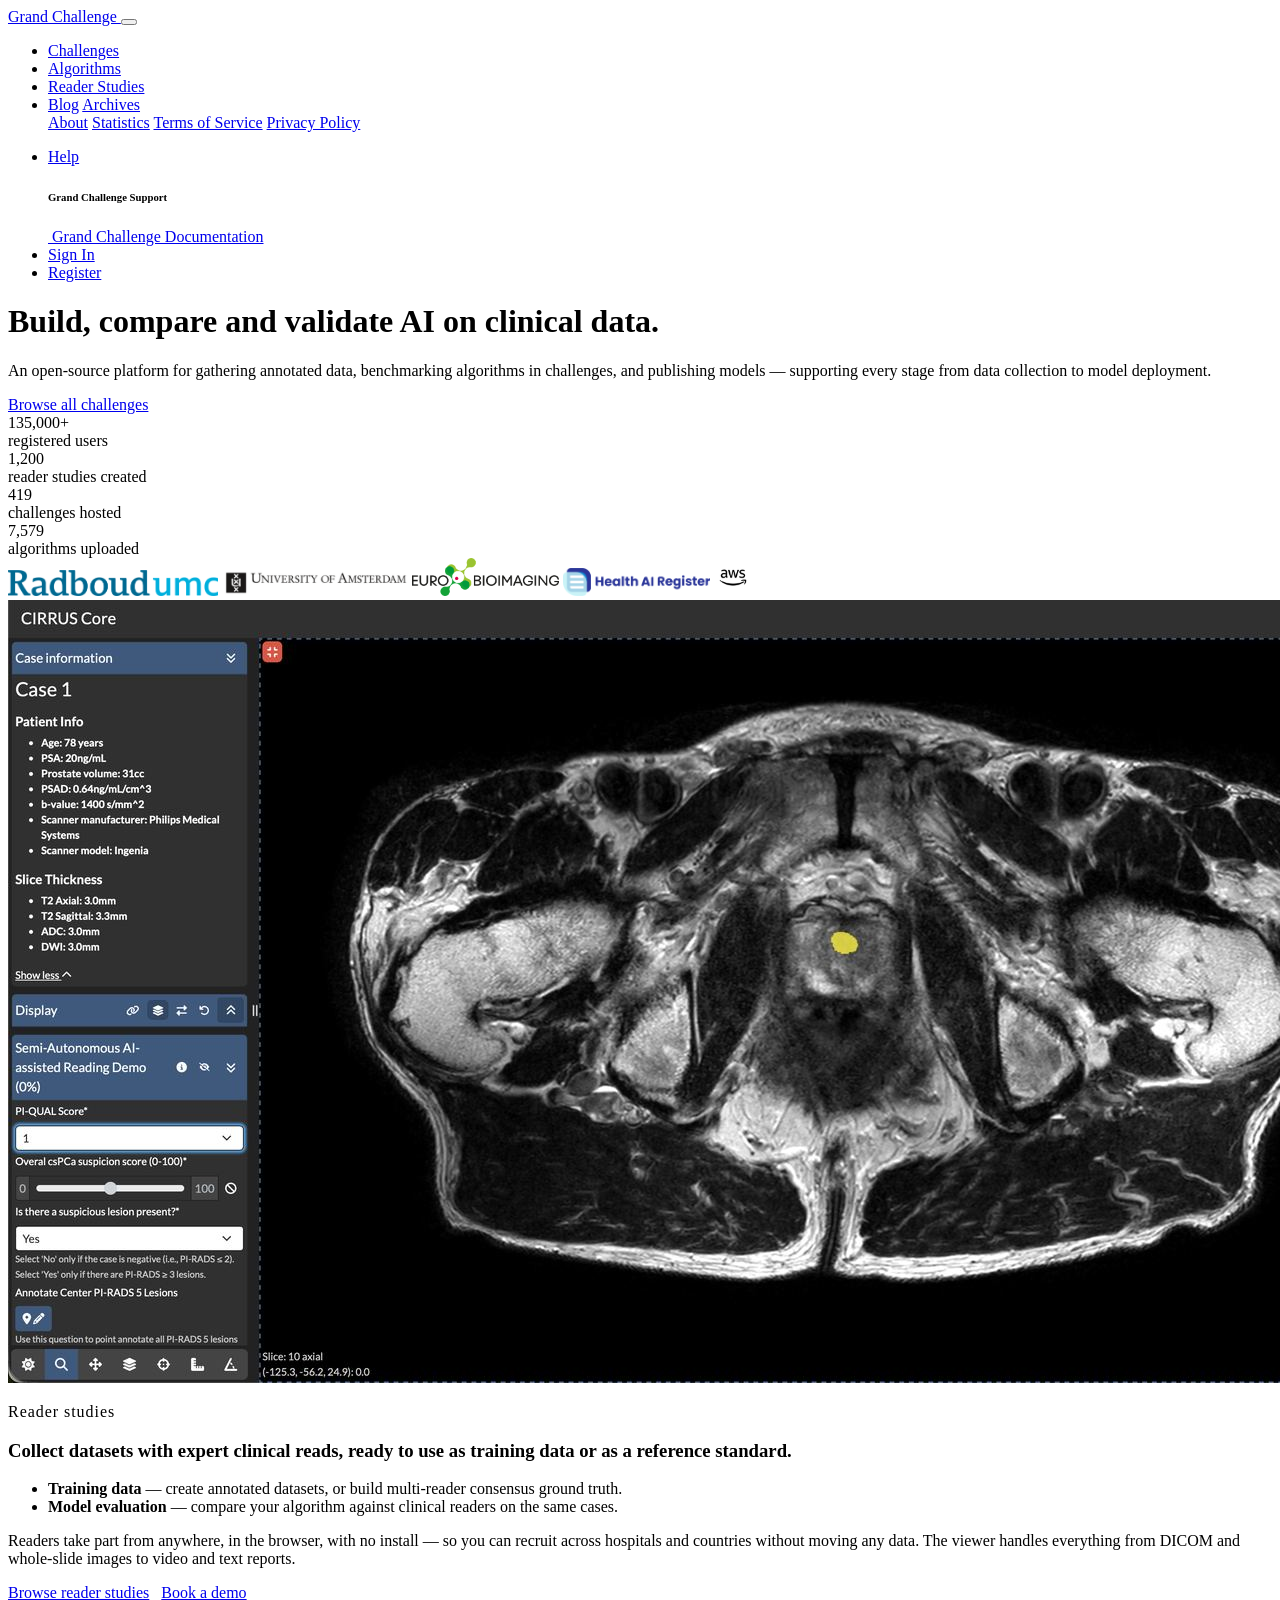
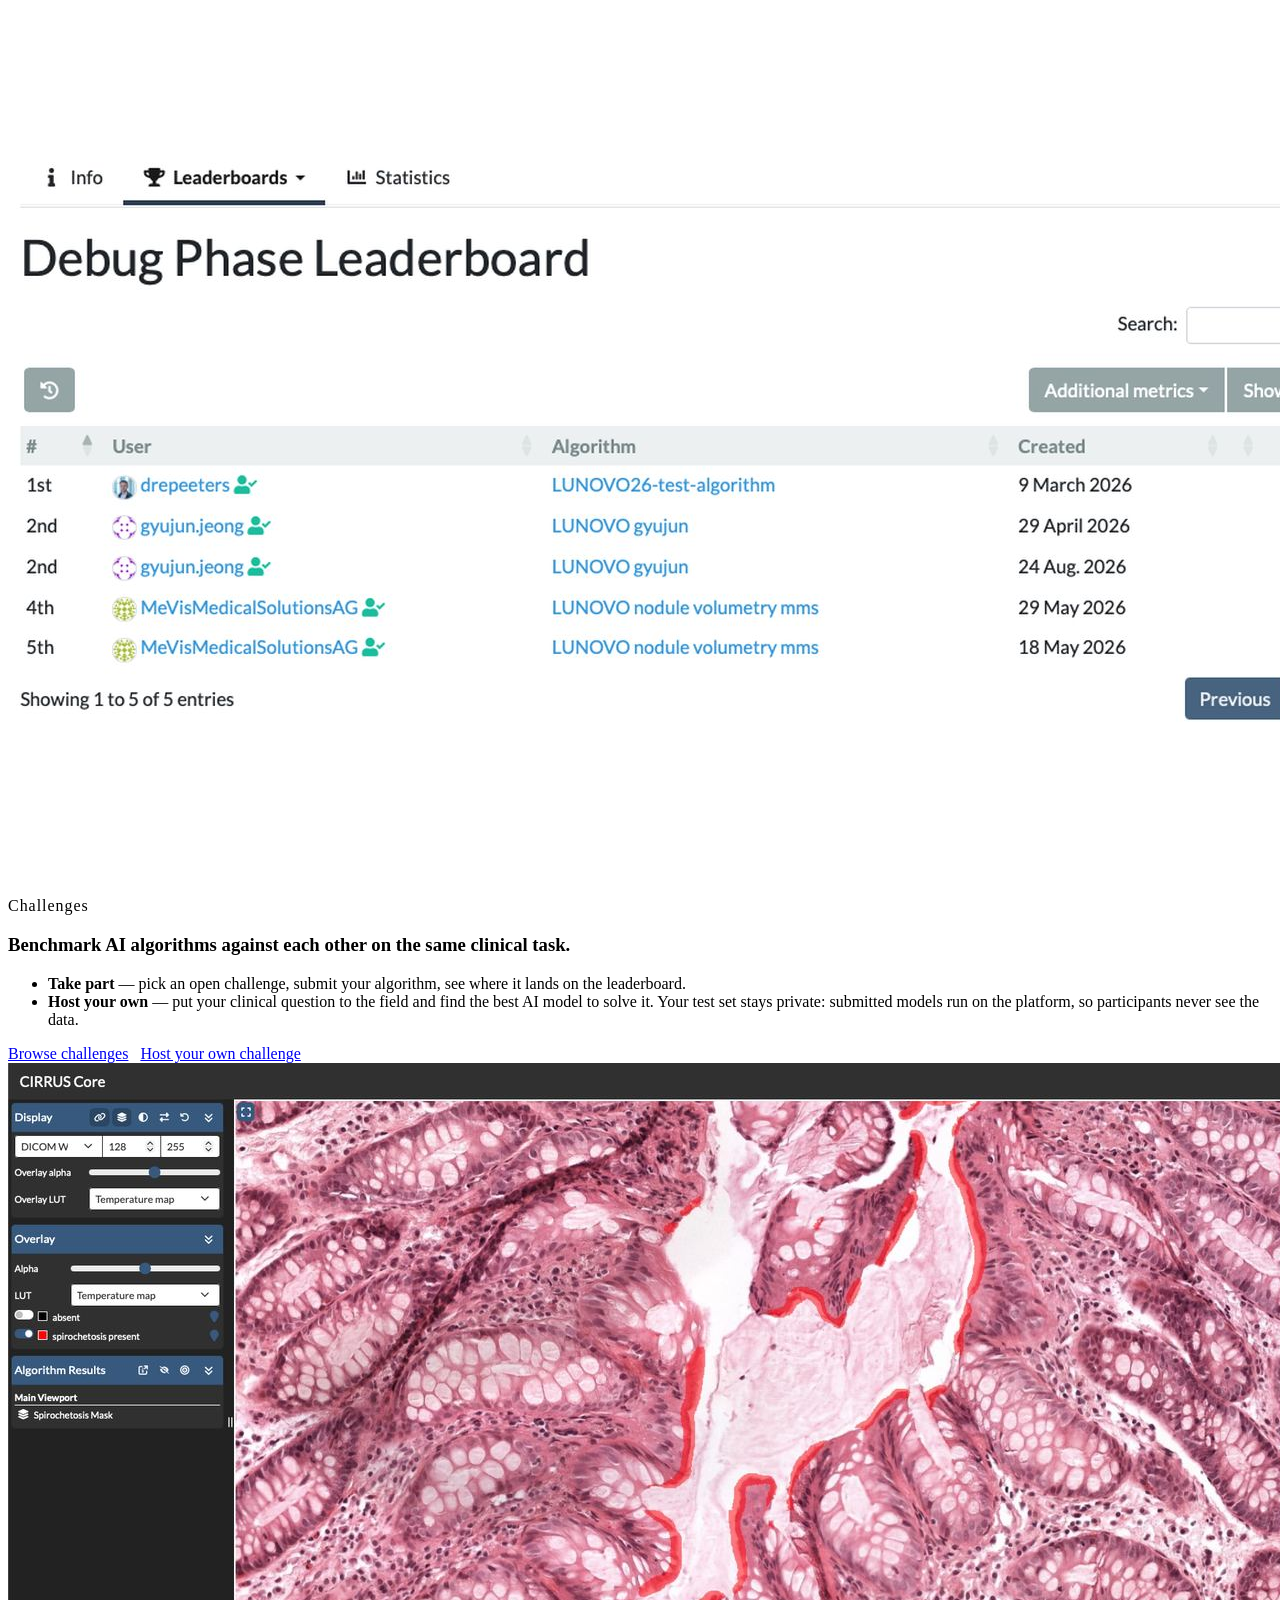
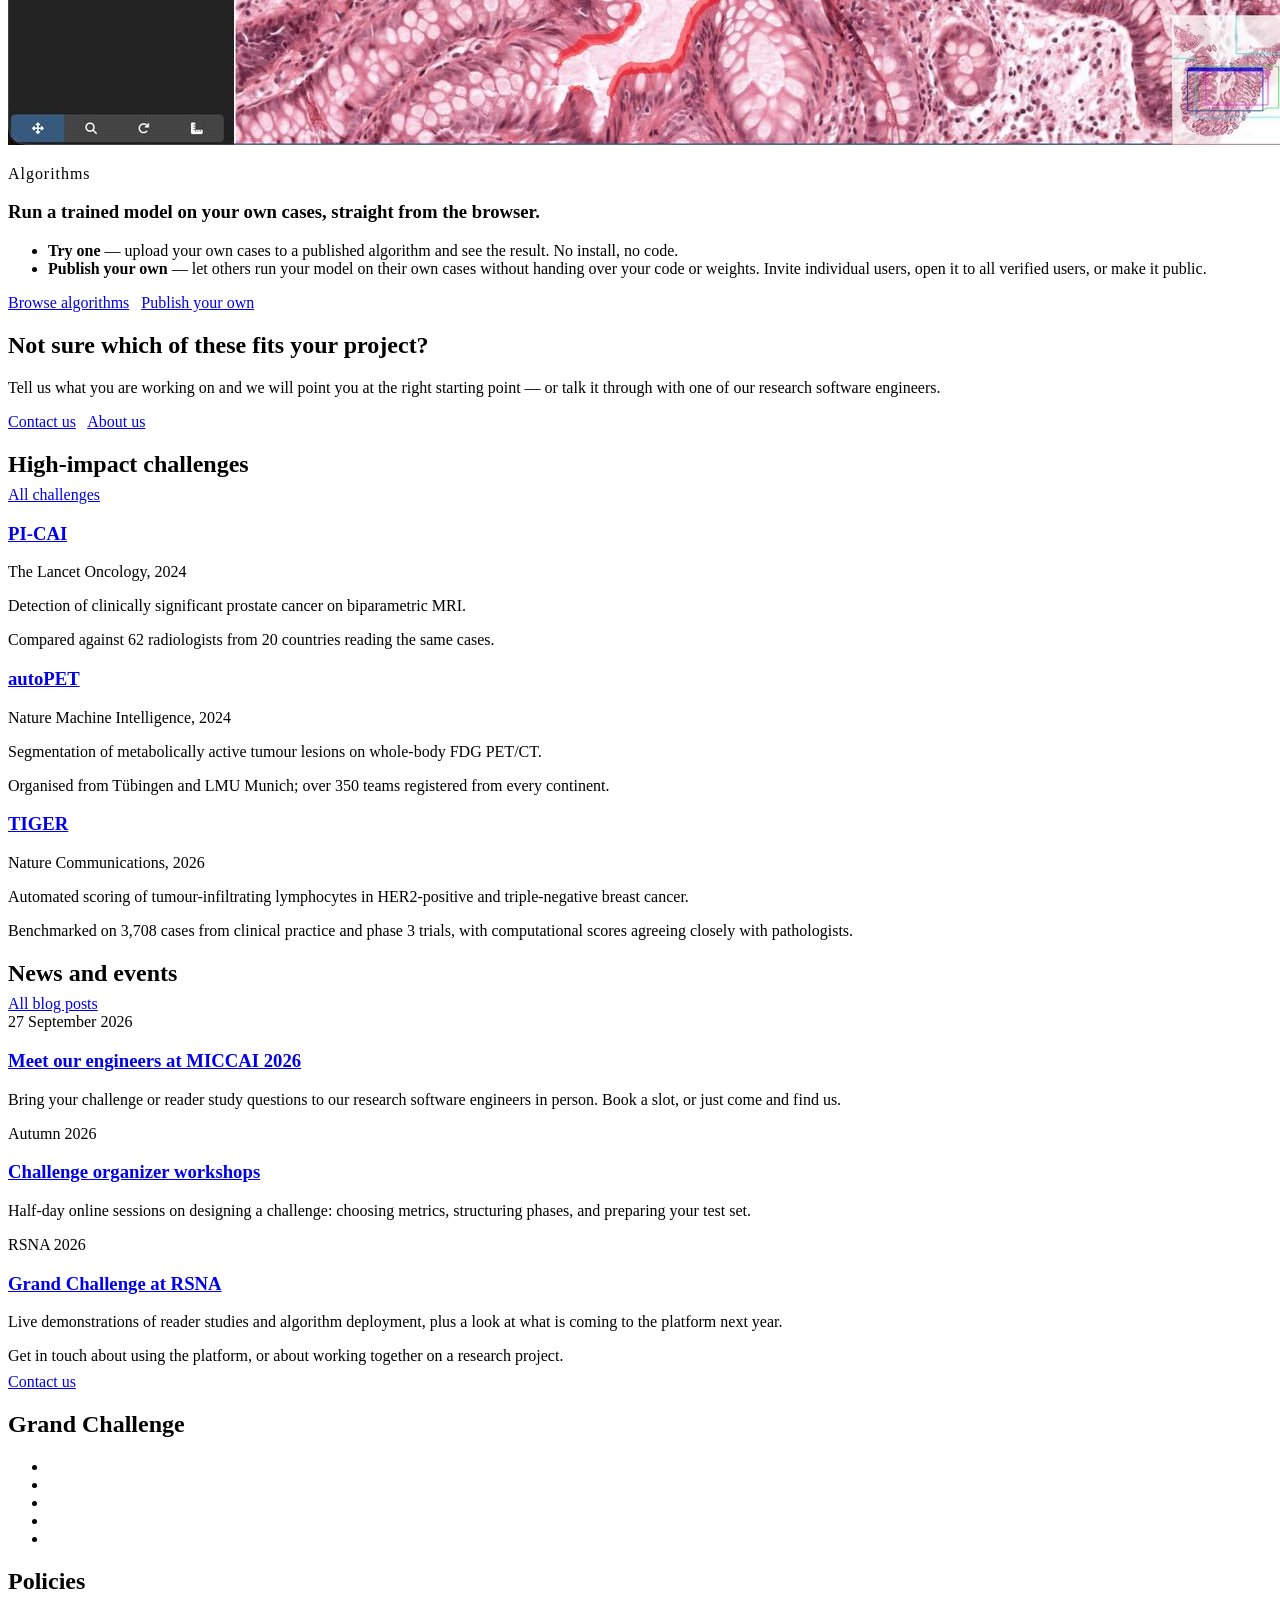
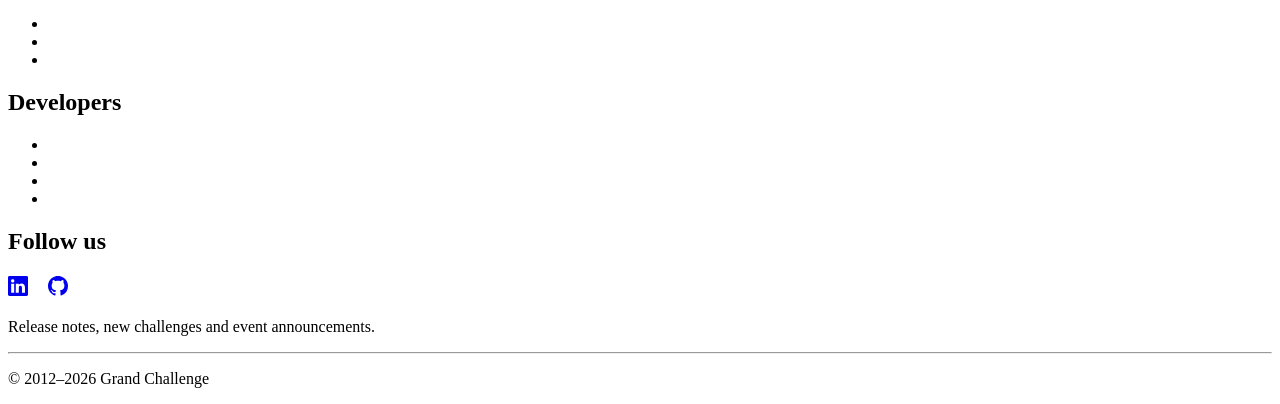
==== A.html @ ab4c674c "Split A/B and selection page" ====
<!DOCTYPE html>
<html lang="en">
<head>
<meta charset="utf-8">
<meta name="viewport" content="width=device-width, initial-scale=1">
<title>Grand Challenge — homepage draft v3</title>
<link href="bootstrap/css/bootstrap.min.css" rel="stylesheet">
<link href="custom/core.css" rel="stylesheet">
<link href="custom/base.css" rel="stylesheet">
<!-- =====================================================================
     THEME OVERRIDES — the only custom CSS on the page.
    This keeps the page visually close to the Bootstrap 5 version while
    using Bootstrap 4.6.2-compatible classes and components.
     ===================================================================== -->
 <style>
  .footer-link {
    color: rgba(255, 255, 255, 0.78);
    text-decoration: none;
  }
  .footer-link:hover,
  .footer-link:focus {
    color: #fff;
    text-decoration: underline;
  }
  .gc-flex-gap-2 > * {
    margin-right: 0.5rem;
    margin-bottom: 0.5rem;
  }
  .gc-flex-gap-3 > * {
    margin-right: 1rem;
    margin-bottom: 1rem;
  }
  .gc-flex-gap-4 > * {
    margin-right: 1.5rem;
    margin-bottom: 1.5rem;
  }
  .gc-flex-gap-5 > * {
    margin-right: 3rem;
    margin-bottom: 3rem;
  }
  .social-links a {
    font-size: 1.5rem;
  }
  @media (min-width: 992px) {
    .gc-flex-gap-lg-5 > * {
      margin-right: 3rem;
      margin-bottom: 3rem;
    }
  }
</style>

</head>
<body>

<!-- ============ NAVBAR ============ -->
<!-- Mirrors the live grand-challenge.org navbar: three primary sections,
     an unlabelled overflow dropdown, Help, then Sign In / Register. -->

     
<nav class="navbar navbar-dark navbar-top navbar-expand-md shadow bg-primary">
    <div class="container">
        <a class="navbar-brand mr-md-2 text-capitalize" href="https://grand-challenge.org/">
            Grand Challenge
        </a>
        <button class="navbar-toggler" type="button" data-toggle="collapse" data-target="#collapsibleNavbar">
            <span class="navbar-toggler-icon"></span>
        </button>

        <div class="collapse navbar-collapse" id="collapsibleNavbar">
            <ul class="navbar-nav mr-auto">
                <li class="nav-item">
                    <a class="nav-link " href="https://grand-challenge.org/challenges/">
                        Challenges
                    </a>
                </li>
                <li class="nav-item">
                    <a class="nav-link " href="https://grand-challenge.org/algorithms/">
                        Algorithms
                    </a>
                </li>
                <li class="nav-item">
                    <a class="nav-link " href="https://grand-challenge.org/reader-studies/">
                        Reader Studies
                    </a>
                </li>
                <li class="nav-item dropdown">
                    <a class="nav-link" href="#" id="navbarDropdownMenuLink" role="button" data-toggle="dropdown" aria-haspopup="true" aria-expanded="false">
                        <i class="fa fa-ellipsis-h"></i>
                    </a>
                    <div class="dropdown-menu" aria-labelledby="navbarDropdownMenuLink">
                        <a class="dropdown-item" href="https://grand-challenge.org/blogs/">Blog</a>
                        <a class="dropdown-item" href="https://grand-challenge.org/archives/">Archives</a>
                        <div class="dropdown-divider"></div>
                        
                        <a class="dropdown-item" href="https://grand-challenge.org/about/">About</a>
                        <a class="dropdown-item" href="https://grand-challenge.org/stats/">Statistics</a>
                        
                            <a class="dropdown-item" href="https://grand-challenge.org/policies/terms-of-service/">Terms of Service</a>
                        
                            <a class="dropdown-item" href="https://grand-challenge.org/policies/privacy/">Privacy Policy</a>
                        
                    </div>
                </li>
            </ul>
            <ul class="navbar-nav">
                



<li class="nav-item dropdown my-auto">
    <a href="#" class="nav-link dropdown-toggle" data-toggle="dropdown" role="button" aria-haspopup="true" aria-expanded="false">
        Help
    </a>
    <div class="dropdown-menu dropdown-menu-right">
        
        <h6 class="dropdown-header">Grand Challenge Support</h6>
        <a class="dropdown-item" href="https://grand-challenge.org/documentation/">
            <i class="fas fa-book fa-fw"></i>
            &nbsp;Grand Challenge Documentation
        </a>
    </div>
</li>

    <li class="pr-2 my-auto"><a class="btn btn-outline-light" href="https://grand-challenge.org/accounts/login/?next=https://grand-challenge.org/#signin">Sign In</a></li>
    <li class="my-auto"><a class="btn btn-outline-light" href="https://grand-challenge.org/accounts/signup/?next=https://grand-challenge.org/#register">Register</a></li>


            </ul>
        </div>
    </div>
</nav>

<!-- ============ HERO ============ -->
<header class="bg-gray-100 border-bottom py-5">
  <div class="container py-lg-4">
    <div class="row">
      <div class="col-lg-9">
        <h1 class="display-5 font-weight-bold mb-3">Build, compare and validate AI on clinical data.</h1>
        <p class="lead  mb-4">
          An open-source platform for gathering annotated data, benchmarking algorithms
          in challenges, and publishing models &mdash; supporting every stage from data
          collection to model deployment.
        </p>
        <div class="d-flex flex-wrap gc-flex-gap-2">
          <a href="#" class="btn btn-primary btn-lg">Browse all challenges</a>
        </div>
      </div>
    </div>

    <div class="row mt-4 pt-4 border-top">
      <div class="col-6 col-lg-3">
        <div class="h4 font-weight-bold mb-0">135,000+</div>
        <div class="small ">registered users</div>
      </div>
      <div class="col-6 col-lg-3">
        <div class="h4 font-weight-bold mb-0">1,200</div>
        <div class="small ">reader studies created</div>
      </div>
      <div class="col-6 col-lg-3">
        <div class="h4 font-weight-bold mb-0">419</div>
        <div class="small ">challenges hosted</div>
      </div>
      <div class="col-6 col-lg-3">
        <div class="h4 font-weight-bold mb-0">7,579</div>
        <div class="small ">algorithms uploaded</div>
      </div>
    </div>
  </div>
</header>

<!-- ============ PARTNERS ============ -->
<!-- Label sits inline with the logos rather than on its own line above them,
     which halves the height of the band. Heights tuned for optical weight. -->
<section class="shadow border-bottom">
  <div class="container">
    <div class="py-4 d-flex flex-wrap align-items-center justify-content-center">
      <img alt="Radboud university medical center" class="m-2 px-4" style="height:26px;width:auto" src="[data-uri]">
      <img alt="University of Amsterdam" class="m-2 px-4" style="height:26px;width:auto" src="[data-uri]">
      <img alt="Euro-BioImaging" class="m-2 px-4" style="height:38px;width:auto" src="[data-uri]">
      <img alt="Health AI Register" class="m-2 px-4" style="height:28px;width:auto" src="[data-uri]">
      <img alt="Amazon Web Services" class="m-2 px-4" style="height:38px;width:auto" src="[data-uri]">
    </div>
  </div>
</section>

<!-- ============ THE FEATURES ============ -->
<!-- Stacked, alternating sides. Equal weight comes from identical internal
     shape: heading / one lede line / two labelled uses / one link. -->
<section class="py-5">
  <div class="container">

      <!-- Reader studies -->
      <div class="row g-4 g-lg-5 align-items-center mb-5 pb-4 border-bottom">
        <div class="col-lg-7">
          <img class="img-fluid rounded border" width="1400" height="783" loading="lazy"
            alt="The CIRRUS viewer showing a full prostate MRI slice with an annotated lesion, beside a panel of study questions" src="[data-uri]">
        </div>
        <div class="col-lg-5">
          <p class="text-uppercase small font-weight-bold  mb-2" style="letter-spacing:.06em">Reader studies</p>
          <h3 class="h4 mb-3">Collect datasets with expert clinical reads, ready to use as training data or as a reference standard.</h3>
          <ul class="list-unstyled mb-4">
            <li class="mb-3"><strong>Training data</strong> &mdash; create annotated datasets, or build multi-reader consensus ground truth.</li>
            <li><strong>Model evaluation</strong> &mdash; compare your algorithm against clinical readers on the same cases.</li>
          </ul>
          <p class="small mb-4">
            Readers take part from anywhere, in the browser, with no install &mdash; so you can
            recruit across hospitals and countries without moving any data. The viewer handles
            everything from DICOM and whole-slide images to video and text reports.
          </p>
          <div class="d-flex flex-wrap gc-flex-gap-2">
            <a href="https://grand-challenge.org/reader-studies/" class="btn btn-outline-dark">Browse reader studies</a>
            <a href="#" class="btn btn-primary">Book a demo</a>
          </div>
        </div>
      </div>

      <!-- Challenges -->
      <div class="row g-4 g-lg-5 align-items-center flex-lg-row-reverse mb-5 pb-4 border-bottom">
        <div class="col-lg-7">
          <img class="img-fluid rounded border" width="1400" height="875" loading="lazy"
            alt="A challenge leaderboard, ranking submitted algorithms by score with the team, algorithm name and submission date" src="[data-uri]">
        </div>
        <div class="col-lg-5">
          <p class="text-uppercase small font-weight-bold  mb-2" style="letter-spacing:.06em">Challenges</p>
          <h3 class="h4 mb-3">Benchmark AI algorithms against each other on the same clinical task.</h3>
          <ul class="list-unstyled mb-4">
            <li class="mb-3"><strong>Take part</strong> &mdash; pick an open challenge, submit your algorithm, see where it lands on the leaderboard.</li>
            <li><strong>Host your own</strong> &mdash; put your clinical question to the field and find the best AI model to solve it. Your test set stays private: submitted models run on the platform, so participants never see the data.</li>
          </ul>
          <div class="d-flex flex-wrap gc-flex-gap-2">
            <a href="#" class="btn btn-outline-dark">Browse challenges</a>
            <a href="#" class="btn btn-primary">Host your own challenge</a>
          </div>
        </div>
      </div>

      <!-- Algorithms -->
      <div class="row g-4 g-lg-5 align-items-center">
        <div class="col-lg-7">
          <img class="img-fluid rounded border" width="1400" height="682" loading="lazy"
            alt="The viewer showing a pathology slide with an algorithm-generated spirochetosis mask overlaid in red, beside overlay and class controls" src="[data-uri]">
        </div>
        <div class="col-lg-5">
          <p class="text-uppercase small font-weight-bold  mb-2" style="letter-spacing:.06em">Algorithms</p>
          <h3 class="h4 mb-3">Run a trained model on your own cases, straight from the browser.</h3>
          <ul class="list-unstyled mb-4">
            <li class="mb-3"><strong>Try one</strong> &mdash; upload your own cases to a published algorithm and see the result. No install, no code.</li>
            <li><strong>Publish your own</strong> &mdash; let others run your model on their own cases without handing over your code or weights. Invite individual users, open it to all verified users, or make it public.</li>
          </ul>
          <div class="d-flex flex-wrap gc-flex-gap-2">
            <a href="#" class="btn btn-outline-dark">Browse algorithms</a>
            <a href="#" class="btn btn-primary">Publish your own</a>
          </div>
        </div>
      </div>
  </div>
</section>

<!-- ============ CONTACT ============ -->
<section class="py-5 bg-soft border-top border-bottom">
  <div class="container">
    <div class="row align-items-center g-3">
      <div class="col-lg-8">
        <h2 class="h4 mb-1">Not sure which of these fits your project?</h2>
        <p class=" mb-0">
          Tell us what you are working on and we will point you at the right starting
          point &mdash; or talk it through with one of our research software engineers.
        </p>
      </div>
      <div class="col-lg-4 text-lg-end">
        <div class="d-flex flex-wrap gc-flex-gap-2 justify-content-lg-end">
          <a href="#" class="btn btn-primary">Contact us</a>
          <a href="https://grand-challenge.org/about/" class="btn btn-outline-dark">About us</a>
        </div>
      </div>
    </div>
  </div>
</section>

<!-- ============ HIGHLIGHTED CHALLENGES ============ -->
<!-- {% for challenge in high_impact_challenges %} over a curated flag. -->
<section class="py-5">
  <div class="container">
    <div class="d-flex flex-wrap justify-content-between align-items-end mb-4 gc-flex-gap-2">
      <h2 class="h3 mb-0">High-impact challenges</h2>
      <a href="https://grand-challenge.org/challenges/" class="small text-black-50">All challenges</a>
    </div>

    <div class="row">
      <div class="col-md-4 mb-4">
        <div class="card h-100">
          <div class="card-body">
            <h3 class="h5 card-title mb-2"><a href="https://pi-cai.grand-challenge.org/" class="stretched-link text-decoration-none text-primary">PI-CAI</a></h3>
            <span class="badge badge-secondary mb-3">The Lancet Oncology, 2024</span>
            <p class="card-text small  mb-2">Detection of clinically significant prostate cancer on biparametric MRI.</p>
            <p class="card-text small  mb-0">Compared against 62 radiologists from 20 countries reading the same cases.</p>
          </div>
        </div>
      </div>
      <div class="col-md-4 mb-4">
        <div class="card h-100">
          <div class="card-body">
            <h3 class="h5 card-title mb-2"><a href="https://autopet.grand-challenge.org/" class="stretched-link text-decoration-none text-primary">autoPET</a></h3>
            <span class="badge badge-secondary mb-3">Nature Machine Intelligence, 2024</span>
            <p class="card-text small  mb-2">Segmentation of metabolically active tumour lesions on whole-body FDG PET/CT.</p>
            <p class="card-text small  mb-0">Organised from T&uuml;bingen and LMU Munich; over 350 teams registered from every continent.</p>
          </div>
        </div>
      </div>
      <div class="col-md-4 mb-4">
        <div class="card h-100">
          <div class="card-body">
            <h3 class="h5 card-title mb-2"><a href="https://tiger.grand-challenge.org/" class="stretched-link text-decoration-none text-primary">TIGER</a></h3>
            <span class="badge badge-secondary mb-3">Nature Communications, 2026</span>
            <p class="card-text small  mb-2">Automated scoring of tumour-infiltrating lymphocytes in HER2-positive and triple-negative breast cancer.</p>
            <p class="card-text small  mb-0">Benchmarked on 3,708 cases from clinical practice and phase 3 trials, with computational scores agreeing closely with pathologists.</p>
          </div>
        </div>
      </div>
    </div>
  </div>
</section>

<!-- ============ NEWS &amp; EVENTS ============ -->
<!-- Forward-looking. Past release notes stay on the blog. -->
<section class="py-5 bg-soft border-top border-bottom">
  <div class="container">
    <div class="d-flex flex-wrap justify-content-between align-items-end mb-4 gc-flex-gap-2">
      <h2 class="h3 mb-0">News and events</h2>
      <a href="https://grand-challenge.org/blogs/" class="small text-black-50">All blog posts</a>
    </div>
    <div class="row g-4">

      <div class="col-md-4 mb-4">
        <div class="card h-100">
          <div class="card-body">
            <span class="badge badge-secondary mb-2">27 September 2026</span>
            <h3 class="h5 card-title"><a href="#" class="stretched-link text-decoration-none text-primary">Meet our engineers at MICCAI 2026</a></h3>
            <p class="card-text small ">
              Bring your challenge or reader study questions to our research software
              engineers in person. Book a slot, or just come and find us.
            </p>
          </div>
        </div>
      </div>

      <div class="col-md-4 mb-4">
        <div class="card h-100">
          <div class="card-body">
            <span class="badge badge-secondary mb-2">Autumn 2026</span>
            <h3 class="h5 card-title"><a href="#" class="stretched-link text-decoration-none text-primary">Challenge organizer workshops</a></h3>
            <p class="card-text small ">
              Half-day online sessions on designing a challenge: choosing metrics,
              structuring phases, and preparing your test set.
            </p>
          </div>
        </div>
      </div>

      <div class="col-md-4 mb-4">
        <div class="card h-100">
          <div class="card-body">
            <span class="badge badge-secondary mb-2">RSNA 2026</span>
            <h3 class="h5 card-title"><a href="#" class="stretched-link text-decoration-none text-primary">Grand Challenge at RSNA</a></h3>
            <p class="card-text small ">
              Live demonstrations of reader studies and algorithm deployment,
              plus a look at what is coming to the platform next year.
            </p>
          </div>
        </div>
      </div>

    </div>
  </div>
</section>

<!-- ============ CLOSING CONTACT STRIP ============ -->
<!-- Slim echo of the contact band above, so the page ends on an action. -->
<section class="py-4">
  <div class="container">
    <div class="d-flex flex-wrap align-items-center justify-content-between gc-flex-gap-2">
      <p class="mb-0 ">Get in touch about using the platform, or about working together on a research project.</p>
      <a href="#" class="btn btn-outline-primary">Contact us</a>
    </div>
  </div>
</section>

<!-- ============ FOOTER ============ -->
<footer class="bg-primary shadow text-light py-5">
  <div class="container">
    <div class="row g-4">
      <div class="col-6 col-lg-3">
        <h2 class="h6 text-uppercase text-secondary">Grand Challenge</h2>
        <ul class="list-unstyled small mb-0">
          <li><a class="footer-link" href="#">About us</a></li>
          <li><a class="footer-link" href="#">Challenge policy &amp; pricing</a></li>
          <li><a class="footer-link" href="#">Support &amp; documentation</a></li>
          <li><a class="footer-link" href="#">Statistics</a></li>
          <li><a class="footer-link" href="#">Status</a></li>
        </ul>
      </div>
      <div class="col-6 col-lg-3">
        <h2 class="h6 text-uppercase text-secondary">Policies</h2>
        <ul class="list-unstyled small mb-0">
          <li><a class="footer-link" href="#">Terms of service</a></li>
          <li><a class="footer-link" href="#">Privacy policy</a></li>
          <li><a class="footer-link" href="#">Vulnerability disclosure</a></li>
        </ul>
      </div>
      <div class="col-6 col-lg-3">
        <h2 class="h6 text-uppercase text-secondary">Developers</h2>
        <ul class="list-unstyled small mb-0">
          <li><a class="footer-link" href="#">API documentation</a></li>
          <li><a class="footer-link" href="#">API schema</a></li>
          <li><a class="footer-link" href="#">Developer documentation</a></li>
          <li><a class="footer-link" href="#">GitHub</a></li>
        </ul>
      </div>
      <div class="col-6 col-lg-3">
        <h2 class="h6 text-uppercase text-secondary">Follow us</h2>
        <div class="d-flex gc-flex-gap-3 social-links">
          <a class="text-light" href="https://www.linkedin.com/company/grand-challenge" aria-label="Grand Challenge on LinkedIn"><svg xmlns="http://www.w3.org/2000/svg" width="20" height="20" viewBox="0 0 16 16" fill="currentColor" aria-hidden="true"><path d="M0 1.146C0 .513.526 0 1.175 0h13.65C15.474 0 16 .513 16 1.146v13.708c0 .633-.526 1.146-1.175 1.146H1.175C.526 16 0 15.487 0 14.854zm4.943 12.248V6.169H2.542v7.225zm-1.2-8.212c.837 0 1.358-.554 1.358-1.248-.015-.709-.52-1.248-1.342-1.248S2.4 3.226 2.4 3.934c0 .694.521 1.248 1.327 1.248zm4.908 8.212V9.359c0-.216.016-.432.08-.586.173-.431.568-.878 1.232-.878.869 0 1.216.662 1.216 1.634v3.865h2.401V9.25c0-2.22-1.184-3.252-2.764-3.252-1.274 0-1.845.7-2.165 1.193v.025h-.016l.016-.025V6.169h-2.4c.03.678 0 7.225 0 7.225z"/></svg></a>
          <a class="text-light" href="https://github.com/comic/grand-challenge.org" aria-label="Grand Challenge on GitHub"><svg xmlns="http://www.w3.org/2000/svg" width="20" height="20" viewBox="0 0 16 16" fill="currentColor" aria-hidden="true"><path d="M8 0C3.58 0 0 3.58 0 8c0 3.54 2.29 6.53 5.47 7.59.4.07.55-.17.55-.38 0-.19-.01-.82-.01-1.49-2.01.37-2.53-.49-2.69-.94-.09-.23-.48-.94-.82-1.13-.28-.15-.68-.52-.01-.53.63-.01 1.08.58 1.23.82.72 1.21 1.87.87 2.33.66.07-.52.28-.87.51-1.07-1.78-.2-3.64-.89-3.64-3.95 0-.87.31-1.59.82-2.15-.08-.2-.36-1.02.08-2.12 0 0 .67-.21 2.2.82.64-.18 1.32-.27 2-.27s1.36.09 2 .27c1.53-1.04 2.2-.82 2.2-.82.44 1.1.16 1.92.08 2.12.51.56.82 1.27.82 2.15 0 3.07-1.87 3.75-3.65 3.95.29.25.54.73.54 1.48 0 1.07-.01 1.93-.01 2.2 0 .21.15.46.55.38A8.01 8.01 0 0 0 16 8c0-4.42-3.58-8-8-8"/></svg></a>
        </div>
        <p class="small text-secondary mt-3 mb-0">
          Release notes, new challenges and event announcements.
        </p>
      </div>
    </div>
    <hr class="border-secondary my-4">
    <p class="small text-secondary mb-0">&copy; 2012&ndash;2026 Grand Challenge</p>
  </div>
</footer>

<script src="boostrap/js/bootstrap.bundle.min.js"></script>
</body>
</html>
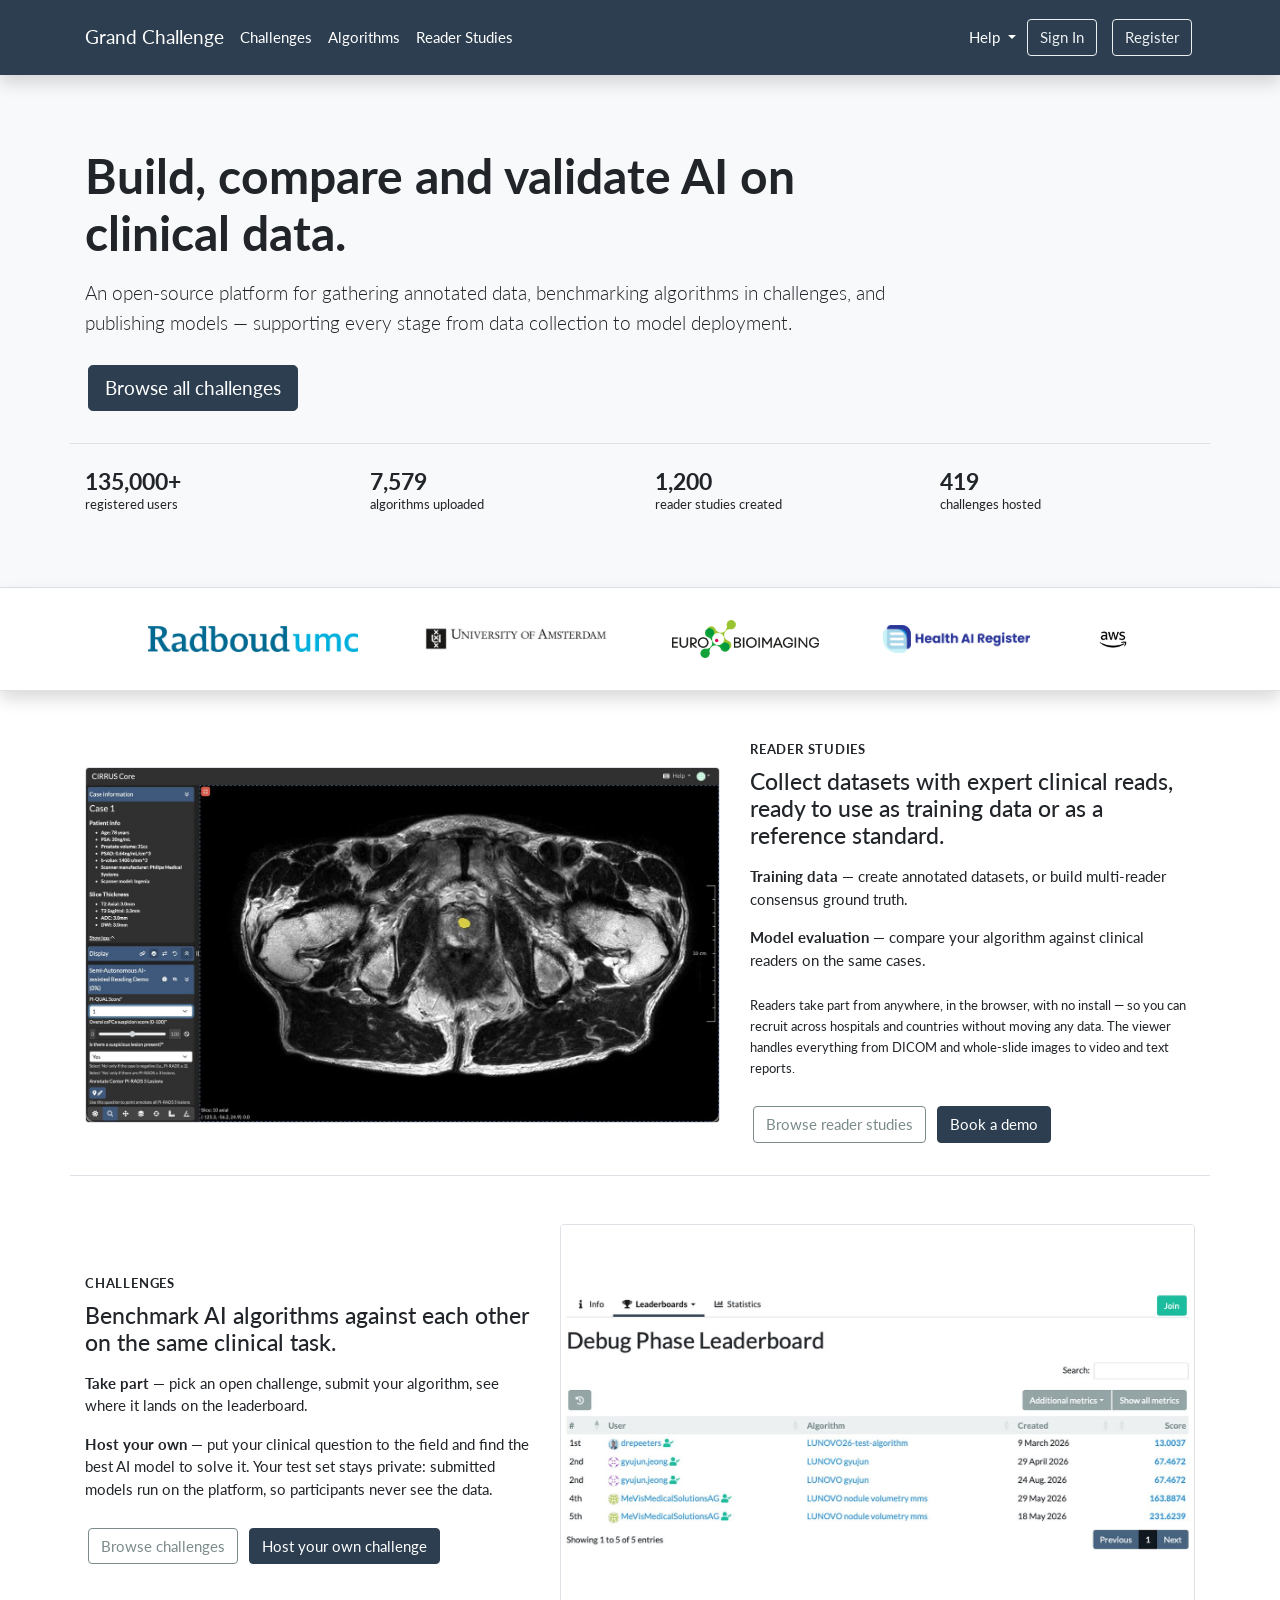
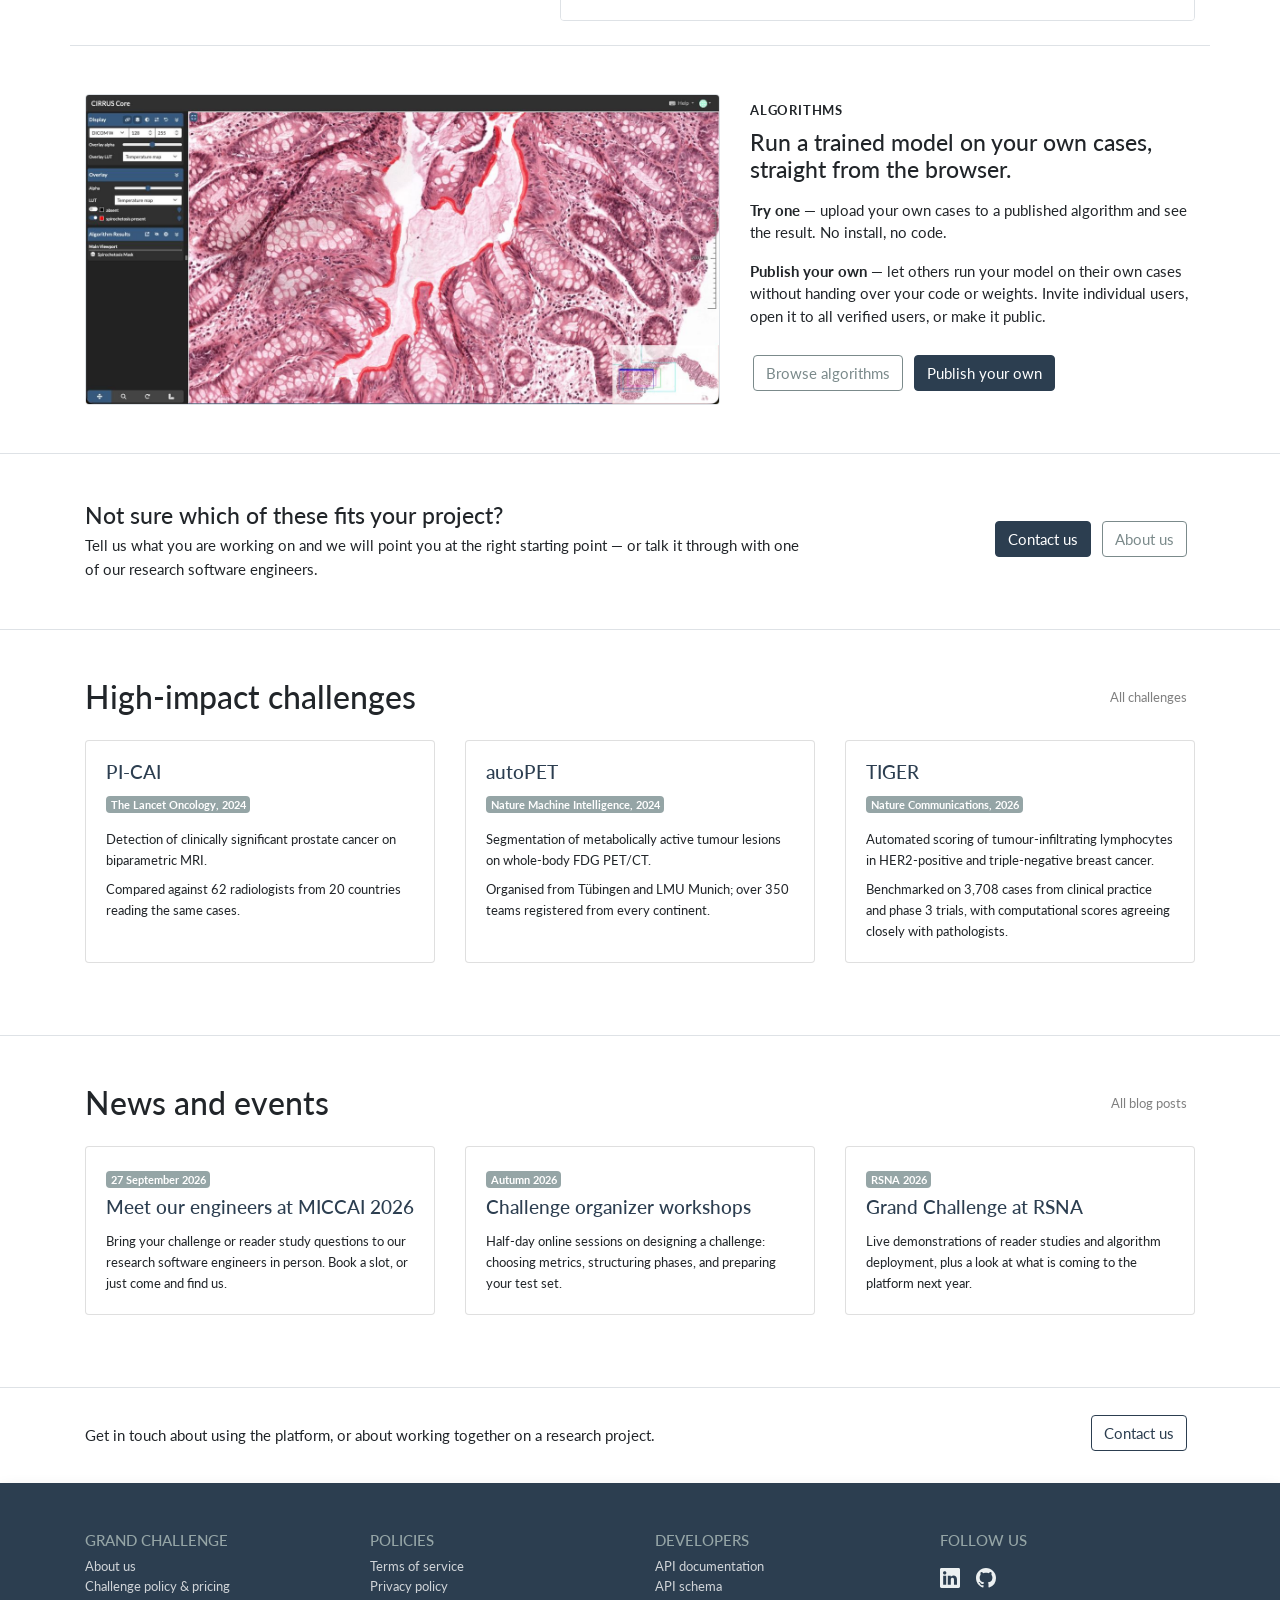
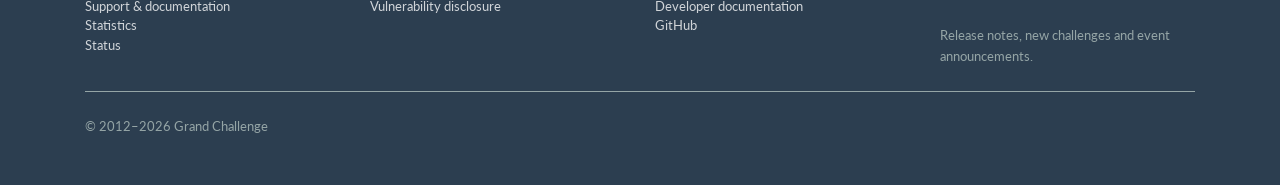
==== commit a2420e89: "Populate B" ====
--- a/A.html
+++ b/A.html
@@ -153,16 +153,16 @@
         <div class="small ">registered users</div>
       </div>
       <div class="col-6 col-lg-3">
+        <div class="h4 font-weight-bold mb-0">7,579</div>
+        <div class="small ">algorithms uploaded</div>
+      </div>
+      <div class="col-6 col-lg-3">
         <div class="h4 font-weight-bold mb-0">1,200</div>
         <div class="small ">reader studies created</div>
       </div>
       <div class="col-6 col-lg-3">
         <div class="h4 font-weight-bold mb-0">419</div>
         <div class="small ">challenges hosted</div>
-      </div>
-      <div class="col-6 col-lg-3">
-        <div class="h4 font-weight-bold mb-0">7,579</div>
-        <div class="small ">algorithms uploaded</div>
       </div>
     </div>
   </div>
--- a/custom/core.css
+++ b/custom/core.css
@@ -0,0 +1,202 @@
+html {
+    overflow-y: scroll;
+    position: relative;
+    min-height: 100%;
+    scroll-behavior: smooth;
+    scroll-padding-top: 5rem;
+}
+
+p {
+    line-height: 1.6;
+}
+
+.child-p-mb-0>p {
+    margin-bottom: 0;
+}
+
+.jumbotron {
+    text-shadow: 0.1rem 0.1rem 0.2rem #000000;
+}
+
+.jumbotron-image {
+    filter: drop-shadow(0.1rem 0.1rem 0.2rem #000000);
+}
+
+.background-fill {
+    background-repeat: no-repeat;
+    background-position: center;
+    background-size: cover;
+}
+
+/* fix modal display with overflow-y: scroll on html */
+.modal,
+.modal-open {
+    padding-right: 0 !important;
+}
+
+/* fix title tooltips when using .stretched-link */
+.above-stretched-link {
+    z-index: 1;
+    position: relative;
+}
+
+/* for square images */
+.embed-responsive .card-img-top {
+    object-fit: cover;
+}
+
+/* for responsive card-decks */
+.row.equal-height {
+    display: flex;
+    flex-wrap: wrap;
+}
+
+.row.equal-height>[class*="col-"] {
+    display: flex;
+    flex-direction: column;
+}
+
+.row.equal-height>[class*="col-"] .card {
+    flex: 1;
+}
+
+/* definition lists */
+dl.inline dd {
+    display: inline;
+    margin: 0;
+}
+
+dl.inline dd:after {
+    display: block;
+    content: "";
+}
+
+dl.inline dt {
+    display: inline-block;
+}
+
+dl.inline dt:after {
+    content: ":";
+}
+
+/* Fix display of error messages on forms. See: https://github.com/twbs/bootstrap/issues/23454 */
+.invalid-feedback {
+    display: block;
+}
+
+.breadcrumb {
+    margin-bottom: 0;
+    background-color: inherit;
+    padding-left: 0;
+    padding-right: 0;
+}
+
+.breadcrumb-item.active {
+    color: var(--light);
+}
+
+.breadcrumb-item>a {
+    color: var(--secondary);
+}
+
+/* Fix display of select2 dropdowns when used in collapsible bootstrap elements */
+.select2-container,
+.select2-container li:only-child,
+.select2-container input:placeholder-shown {
+    width: 100% !important;
+}
+
+.console {
+    background-color: var(--gray-dark);
+    color: var(--light);
+}
+
+.text-prewrap {
+    white-space: pre-wrap;
+}
+
+.user-select-none {
+    /* Fix for non-selectable text on Safari */
+    -webkit-user-select: none;
+    user-select: none;
+}
+
+ul.socialaccount_providers {
+    list-style-type: none;
+    padding: 0;
+}
+
+ul.socialaccount_providers>li {
+    min-width: 19rem;
+}
+
+.gc-card {
+    border-radius: 0.9rem;
+}
+
+.gc-card:hover,
+.gc-card:focus-within {
+    box-shadow: 0 0 1rem 0 rgba(0, 0, 0, 0.2);
+}
+
+/* Reset card shadow when above-stretched-link elements are focused */
+.gc-card:has(.above-stretched-link:focus) {
+    box-shadow: none;
+}
+
+.gc-card .card-img-top {
+    border-top-left-radius: 0.9rem;
+    border-top-right-radius: 0.9rem;
+}
+
+.carousel-control-next,
+.carousel-control-prev {
+    width: 3rem;
+}
+
+.documentation-sidebar {
+    top: 5rem;
+    z-index: 1;
+}
+
+.thumbnail {
+    max-height: 90px;
+    max-width: 90px;
+}
+
+.box-shadow {
+    box-shadow: 0 0 1rem 0 rgba(0, 0, 0, 0.1);
+}
+
+.color-box {
+    display: inline-block;
+    border: black solid 1px;
+    min-width: 0.9375rem;
+    min-height: 0.9375rem;
+}
+
+a[aria-expanded="true"] .fa-chevron-right {
+    display: none;
+}
+
+a[aria-expanded="false"] .fa-chevron-down {
+    display: none;
+}
+
+/* htmx */
+.htmx-indicator {
+    display: none;
+}
+
+.htmx-request .htmx-indicator {
+    display: inline-block;
+}
+
+.htmx-request.htmx-indicator {
+    display: inline-block;
+}
+
+/* Fixes a large whitespace for fieldset legends */
+fieldset>legend {
+    width: inherit;
+}
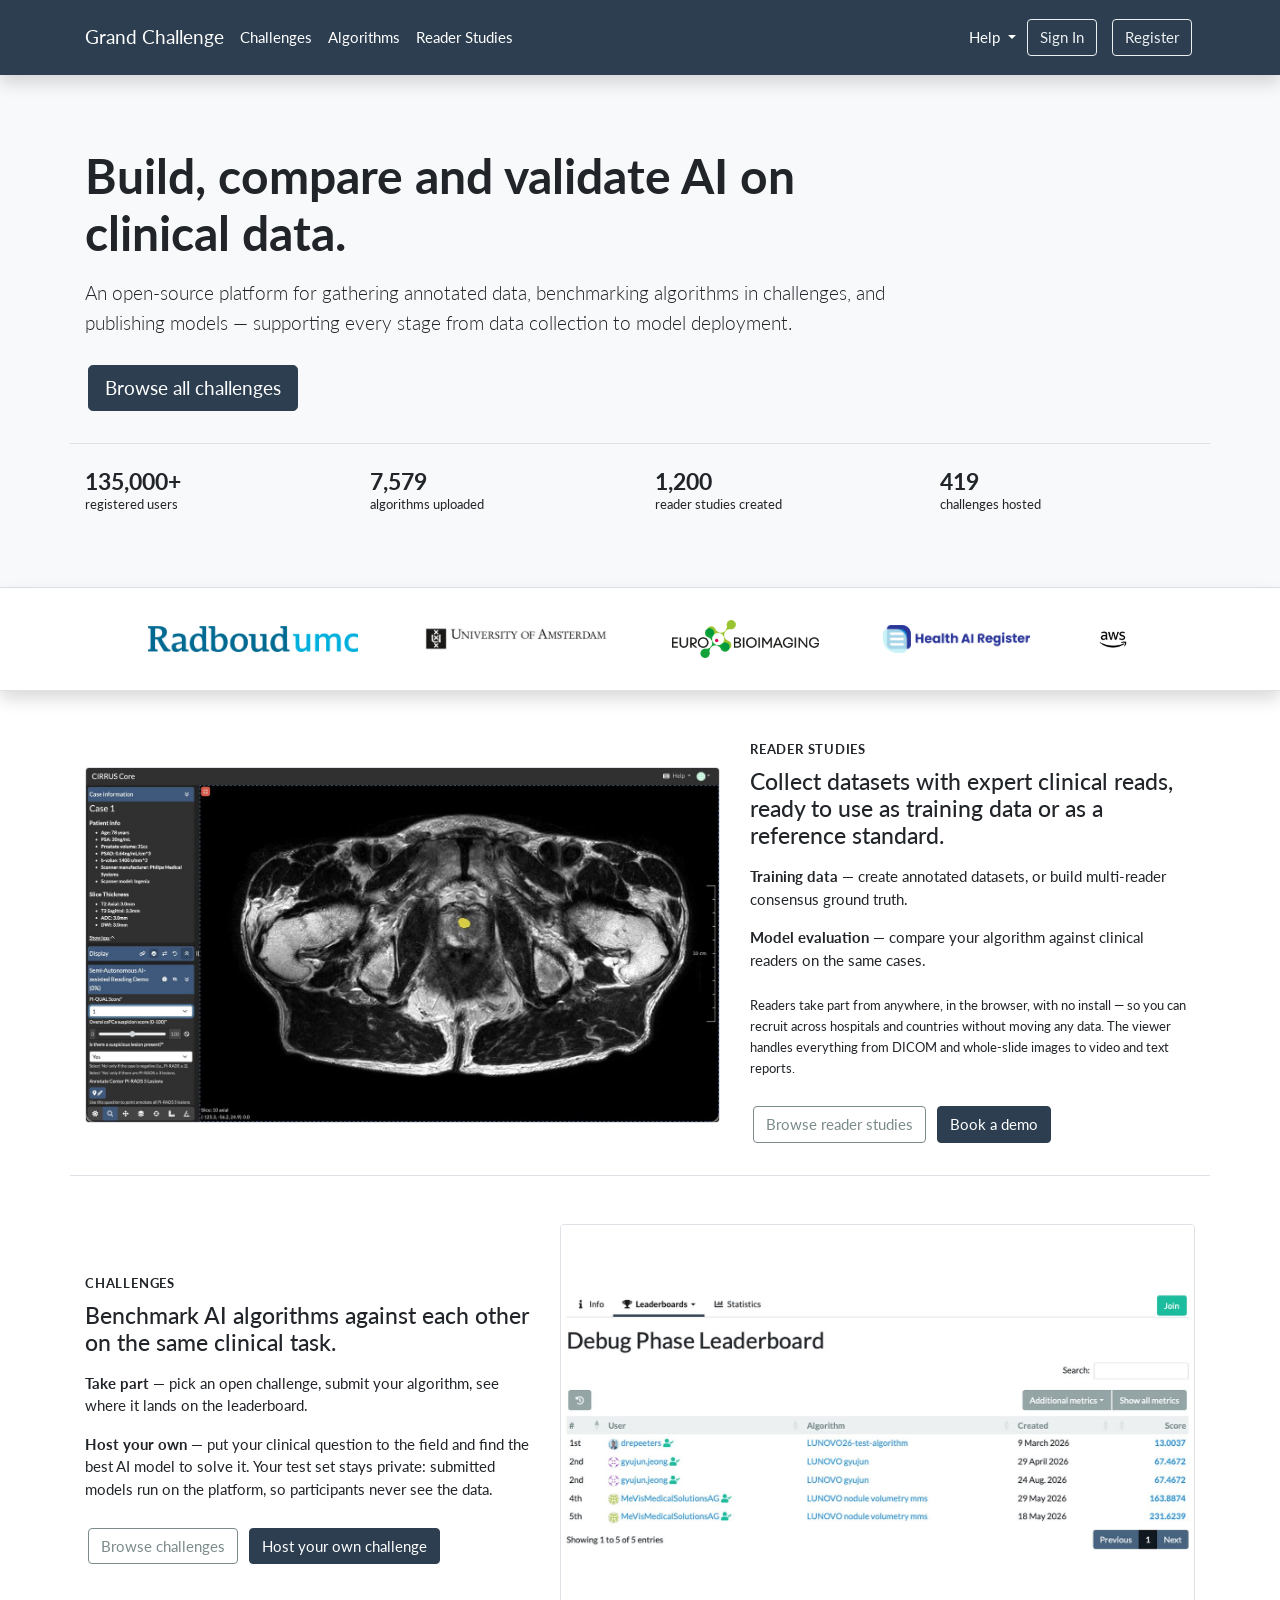
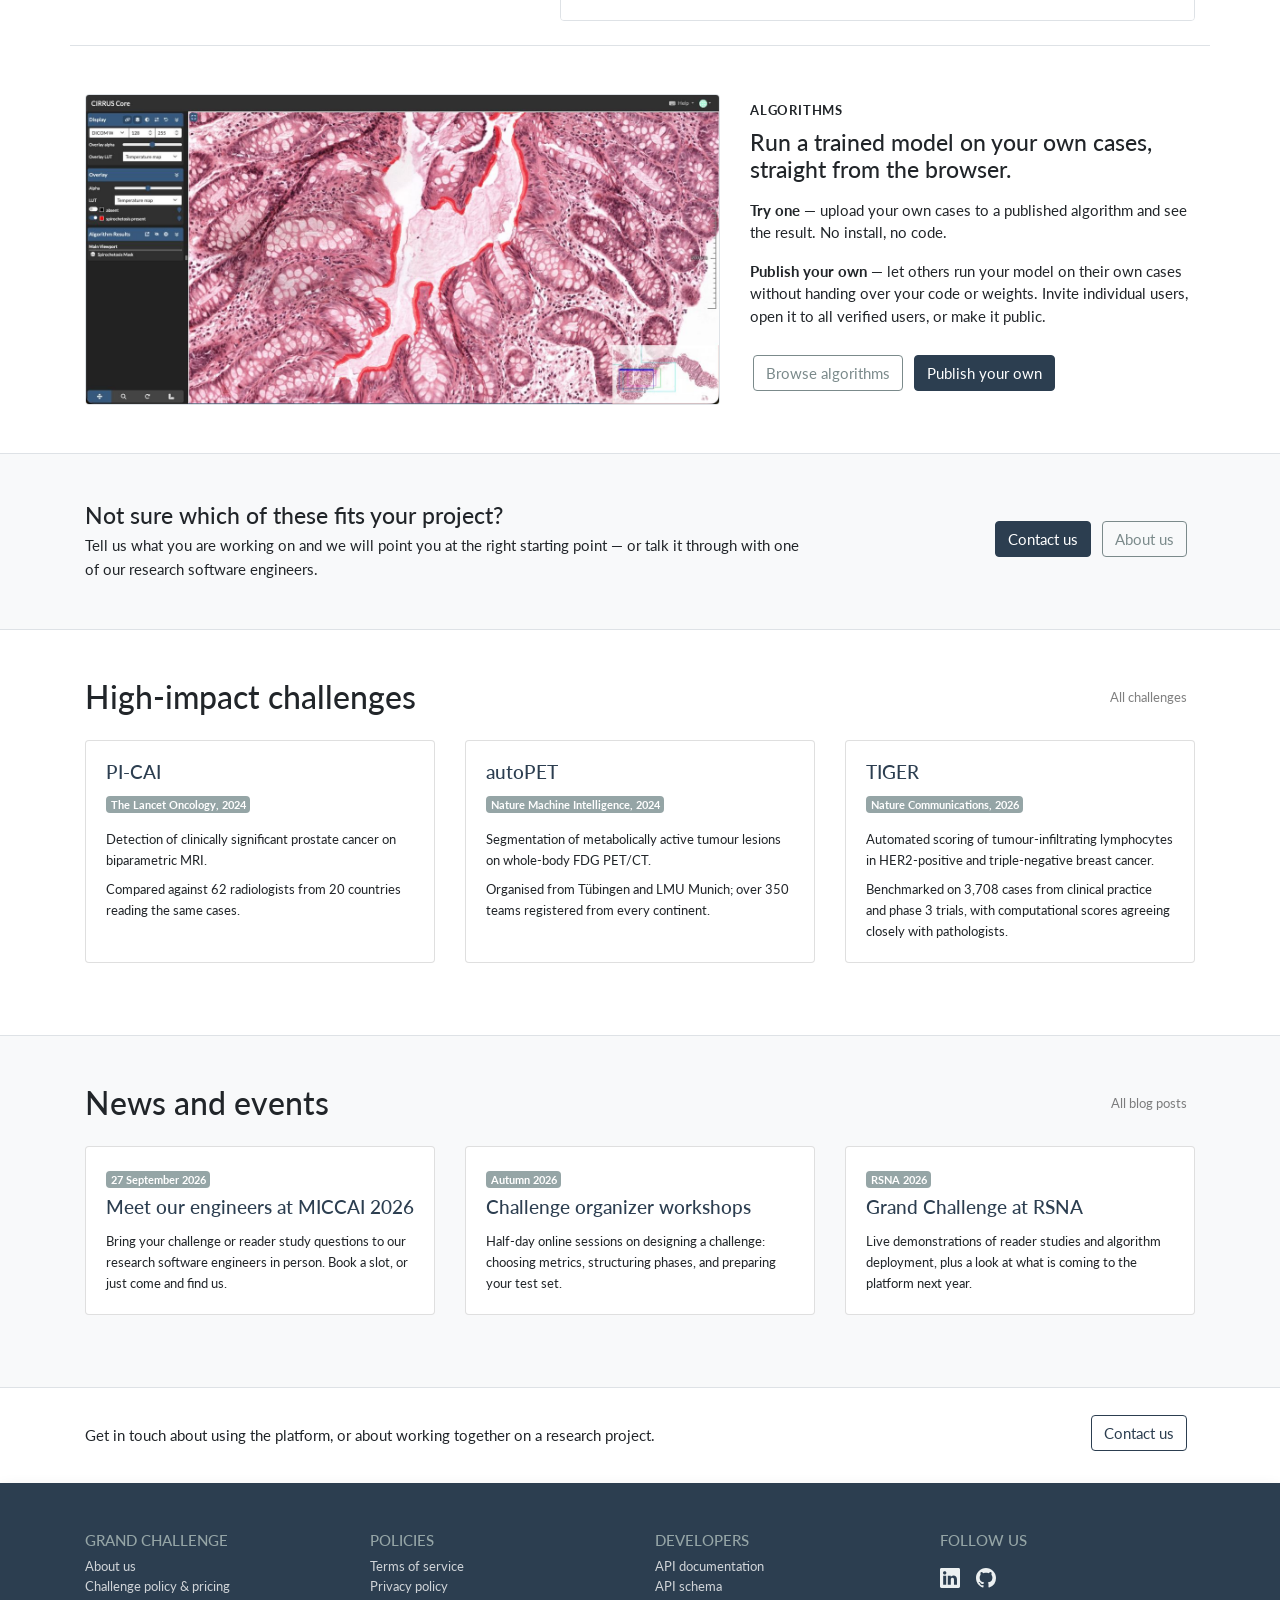
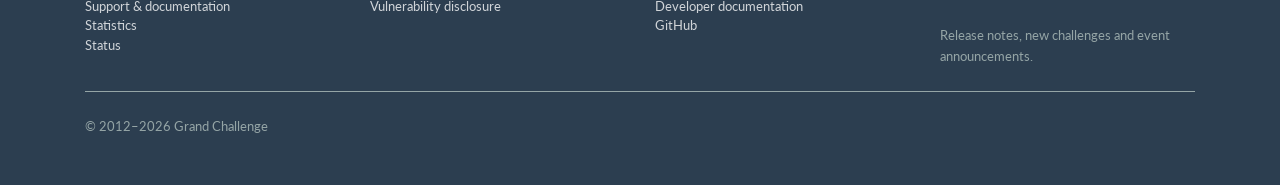
==== commit 00fe2188: "Add back soft background" ====
--- a/A.html
+++ b/A.html
@@ -257,7 +257,7 @@
 </section>
 
 <!-- ============ CONTACT ============ -->
-<section class="py-5 bg-soft border-top border-bottom">
+<section class="py-5 bg-gray-100 border-top border-bottom">
   <div class="container">
     <div class="row align-items-center g-3">
       <div class="col-lg-8">
@@ -323,7 +323,7 @@
 
 <!-- ============ NEWS &amp; EVENTS ============ -->
 <!-- Forward-looking. Past release notes stay on the blog. -->
-<section class="py-5 bg-soft border-top border-bottom">
+<section class="py-5 bg-gray-100 border-top border-bottom">
   <div class="container">
     <div class="d-flex flex-wrap justify-content-between align-items-end mb-4 gc-flex-gap-2">
       <h2 class="h3 mb-0">News and events</h2>
